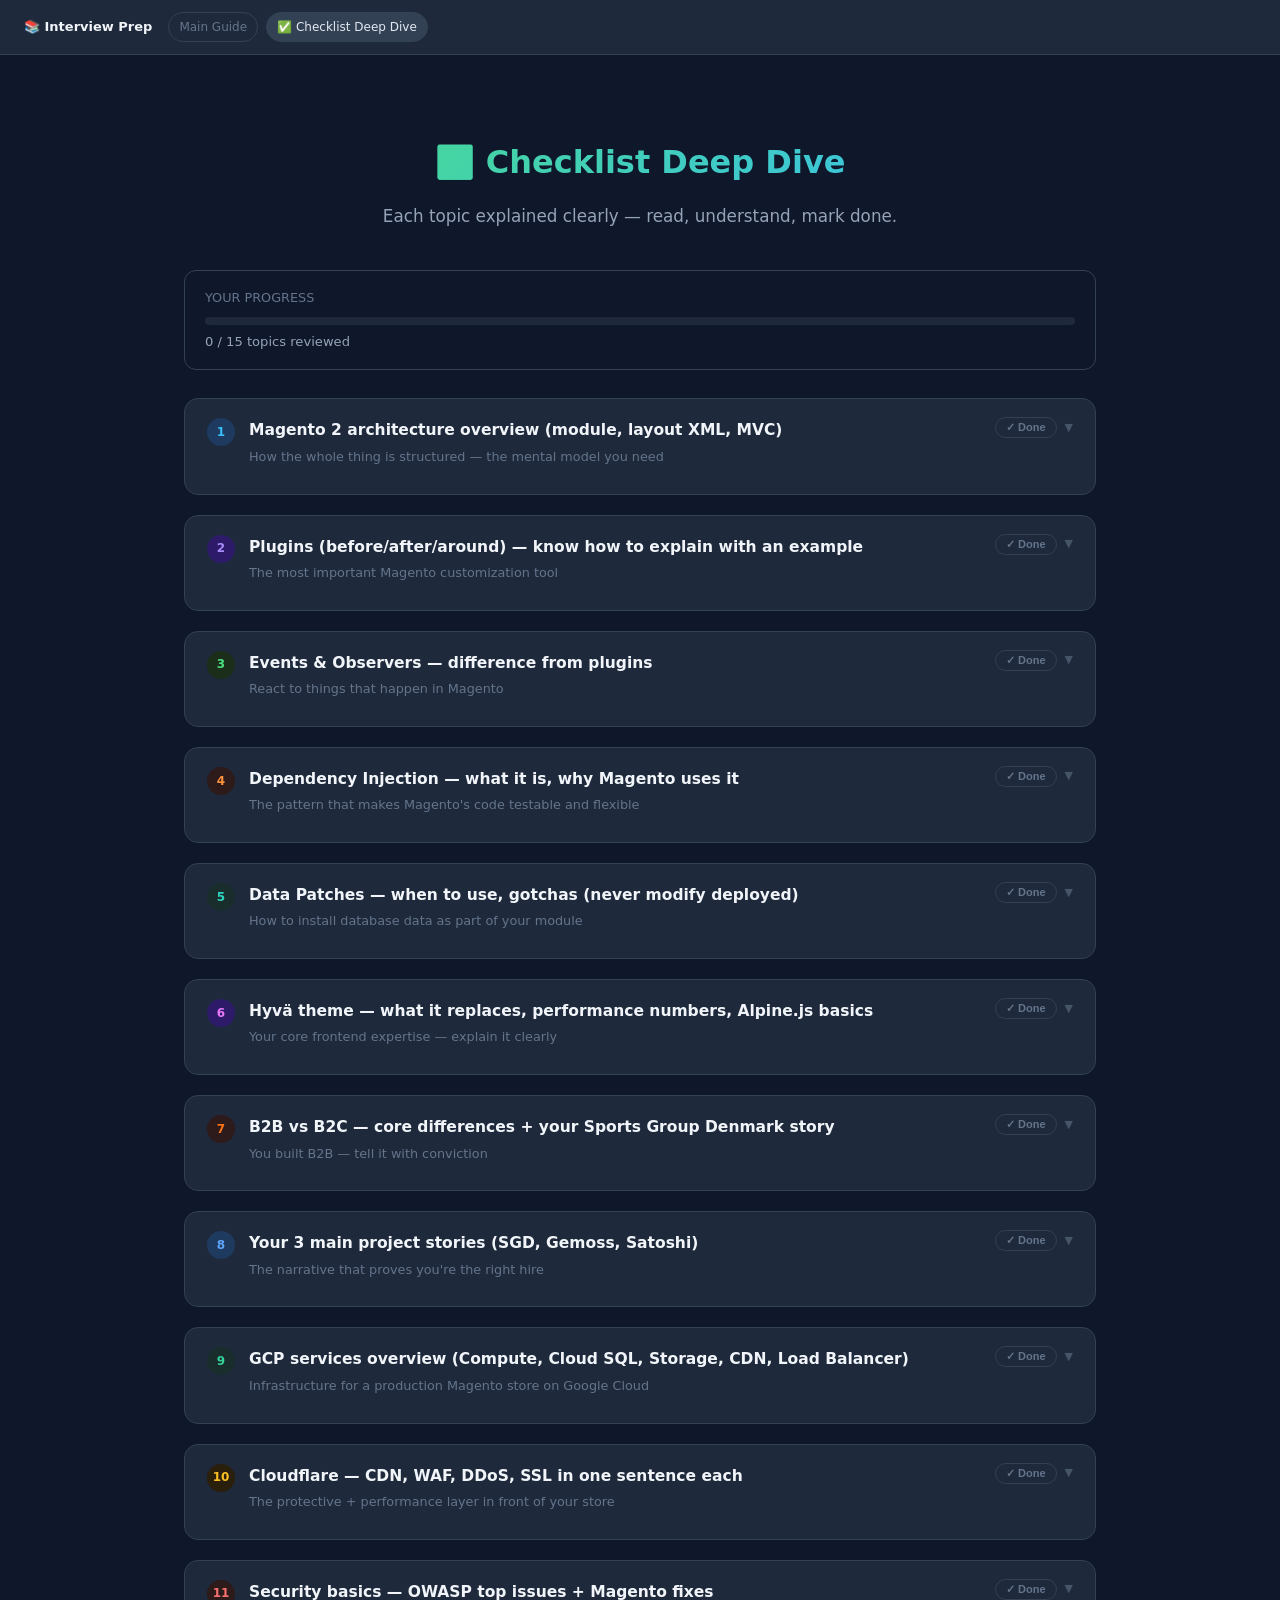
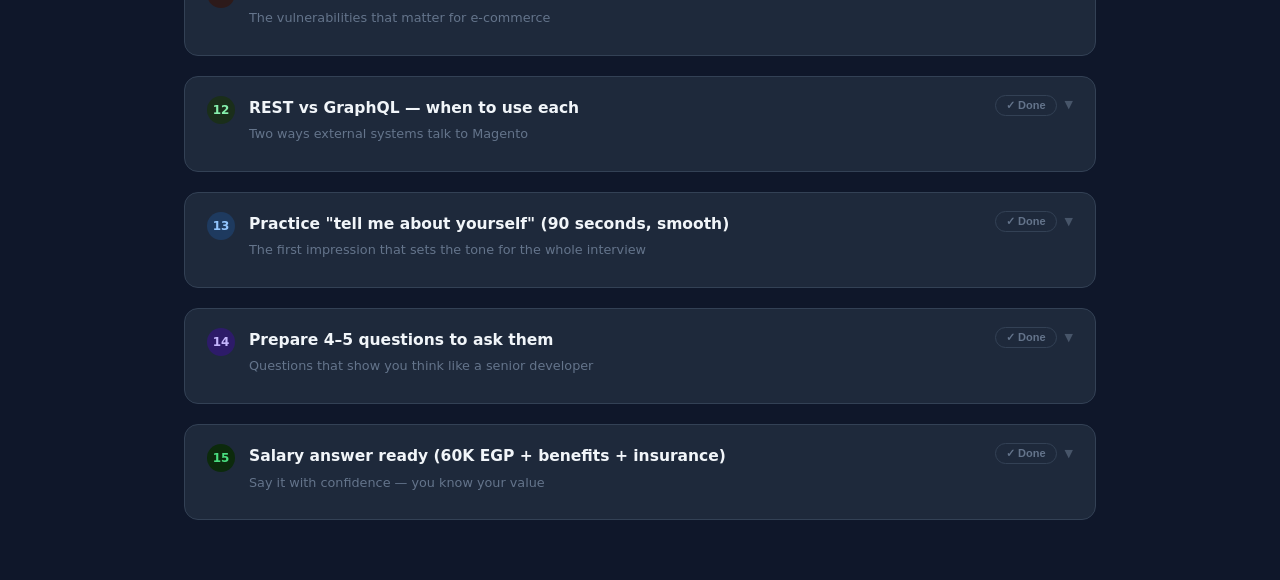
==== checklist.html @ aaa5383a "Extract CSS/JS to separate files, add README" ====
<!DOCTYPE html>
<html lang="en">
<head>
  <meta charset="UTF-8">
  <meta name="viewport" content="width=device-width, initial-scale=1.0">
  <title>Checklist Deep Dive — Interview Prep</title>
  <link rel="stylesheet" href="assets/css/shared.css">
  <link rel="stylesheet" href="assets/css/checklist.css">
</head>
<body>

<nav>
  <span class="logo">📚 Interview Prep</span>
  <a href="index.html">Main Guide</a>
  <a href="checklist.html" class="active">✅ Checklist Deep Dive</a>
</nav>

<div class="container">

  <div class="hero">
    <h1>✅ Checklist Deep Dive</h1>
    <p>Each topic explained clearly — read, understand, mark done.</p>
  </div>

  <div class="progress-bar-wrap">
    <p>YOUR PROGRESS</p>
    <div class="bar-bg"><div class="bar-fill" id="bar" style="width:0%"></div></div>
    <div class="bar-label" id="bar-label">0 / 15 topics reviewed</div>
  </div>

  <!-- ─── TOPIC 1 ─── -->
  <div class="topic n1" id="t1">
    <div class="topic-header" onclick="toggleTopic('t1')">
      <div class="topic-num">1</div>
      <div class="topic-title">
        <h3>Magento 2 architecture overview (module, layout XML, MVC)</h3>
        <p>How the whole thing is structured — the mental model you need</p>
      </div>
      <div class="topic-status">
        <button class="done-btn" onclick="markDone(event,'t1')">✓ Done</button>
        <span class="chevron">▼</span>
      </div>
    </div>
    <div class="topic-body">
      <h4>The Big Picture — MVC in Magento</h4>
      <p>MVC = Model, View, Controller. A browser request hits Magento and travels through this chain:</p>
      <div class="diagram">Browser → index.php → Bootstrap → Router → Controller → (Model + ViewModel) → View (Layout + Template)
                                                                  ↓
                                                         Sends HTML back to browser</div>

      <h4>Each Layer Explained Simply</h4>
      <table>
        <tr><th>Layer</th><th>What it does</th><th>Where it lives</th></tr>
        <tr><td><strong>Controller</strong></td><td>Receives the request, decides what to show, never contains business logic</td><td><code>Controller/</code></td></tr>
        <tr><td><strong>Model</strong></td><td>Database interaction — reads and writes data</td><td><code>Model/</code></td></tr>
        <tr><td><strong>ViewModel</strong></td><td>PHP logic that prepares data for templates (the Magento-modern way)</td><td><code>ViewModel/</code></td></tr>
        <tr><td><strong>Layout XML</strong></td><td>Decides which blocks appear on which pages and in what order</td><td><code>view/frontend/layout/</code></td></tr>
        <tr><td><strong>Template (.phtml)</strong></td><td>The actual HTML with small PHP variables sprinkled in</td><td><code>view/frontend/templates/</code></td></tr>
      </table>

      <h4>Module — The Unit of Everything</h4>
      <p>Magento is entirely built from modules. Every feature (catalog, checkout, customer, search) is its own module. Your custom code lives in modules too.</p>
      <pre>app/code/Vendor/ModuleName/
├── registration.php        ← tells Magento "this module exists"
├── etc/
│   ├── module.xml          ← module name, version, dependencies
│   ├── di.xml              ← dependency injection config (plugins, preferences)
│   └── frontend/
│       ├── di.xml          ← DI config for frontend area
│       └── routes.xml      ← registers URL routes
├── Controller/Frontend/
│   └── Index.php           ← handles GET /myroute/index/index
├── ViewModel/
│   └── MyData.php          ← PHP logic for templates
├── Model/
│   └── MyModel.php         ← data/business logic
└── view/frontend/
    ├── layout/
    │   └── myroute_index_index.xml   ← layout for that URL
    └── templates/
        └── myblock.phtml   ← the HTML template</pre>

      <h4>Layout XML — The Blueprint of Each Page</h4>
      <p>Layout XML files answer: "Which blocks appear on this page, in what container, in what order?" They're XML files that add/remove/configure blocks.</p>
      <pre>&lt;page xmlns:xsi="..." xsi:noNamespaceSchemaLocation="..."&gt;
  &lt;body&gt;
    &lt;referenceContainer name="content"&gt;
      &lt;block class="Magento\Framework\View\Element\Template"
             name="my.block"
             template="Vendor_Module::myblock.phtml"&gt;
        &lt;arguments&gt;
          &lt;argument name="view_model" xsi:type="object"&gt;Vendor\Module\ViewModel\MyData&lt;/argument&gt;
        &lt;/arguments&gt;
      &lt;/block&gt;
    &lt;/referenceContainer&gt;
  &lt;/body&gt;
&lt;/page&gt;</pre>
      <p><strong>File name = page handle</strong> — the filename determines which page it runs on:</p>
      <ul>
        <li><code>default.xml</code> → every page</li>
        <li><code>catalog_product_view.xml</code> → product detail page</li>
        <li><code>catalog_category_view.xml</code> → category / PLP</li>
        <li><code>customer_account_index.xml</code> → customer dashboard</li>
        <li><code>checkout_cart_index.xml</code> → cart page</li>
      </ul>

      <div class="say">
        <div class="say-label">Say in interview</div>
        <p>"Magento follows MVC — controllers handle routing, models handle data, and ViewModels prepare data for templates. What's unique to Magento is the Layout XML system — XML files that act as a blueprint for each page, declaring which blocks appear where. This separation means the same block can be added or removed on any page just by changing an XML file, without touching PHP."</p>
      </div>
    </div>
  </div>

  <!-- ─── TOPIC 2 ─── -->
  <div class="topic n2" id="t2">
    <div class="topic-header" onclick="toggleTopic('t2')">
      <div class="topic-num">2</div>
      <div class="topic-title">
        <h3>Plugins (before/after/around) — know how to explain with an example</h3>
        <p>The most important Magento customization tool</p>
      </div>
      <div class="topic-status">
        <button class="done-btn" onclick="markDone(event,'t2')">✓ Done</button>
        <span class="chevron">▼</span>
      </div>
    </div>
    <div class="topic-body">
      <h4>What Is a Plugin?</h4>
      <p>A Plugin (also called an Interceptor) lets you run your own code <strong>before</strong>, <strong>after</strong>, or <strong>around</strong> any public method in Magento — without modifying the original class.</p>
      <p>Think of it like wrapping a function. The original function still exists and runs normally — you just get to run code before it, after it, or completely wrap it.</p>

      <h4>Step 1 — Register the Plugin in di.xml</h4>
      <pre>&lt;!-- app/code/Vendor/Module/etc/di.xml --&gt;
&lt;type name="Magento\Catalog\Model\Product"&gt;
  &lt;plugin name="vendor_module_product_plugin"
          type="Vendor\Module\Plugin\ProductPlugin"
          sortOrder="10" /&gt;
&lt;/type&gt;</pre>

      <h4>Step 2 — Write the Plugin Class</h4>
      <pre>namespace Vendor\Module\Plugin;

class ProductPlugin
{
    // BEFORE — runs before getPrice(), can modify the arguments
    public function beforeGetPrice(\Magento\Catalog\Model\Product $subject): array
    {
        // return modified args as array (even if no args, return [])
        return [];
    }

    // AFTER — runs after getPrice(), can modify the return value
    public function afterGetPrice(\Magento\Catalog\Model\Product $subject, float $result): float
    {
        // $result = what getPrice() returned
        return $result * 0.9; // 10% discount on everything
    }

    // AROUND — wraps the method entirely
    public function aroundGetPrice(\Magento\Catalog\Model\Product $subject, callable $proceed): float
    {
        // $proceed() calls the original method
        if ($subject->getSku() === 'SPECIAL') {
            return 0.0; // free item, don't call original
        }
        return $proceed(); // normal flow
    }
}</pre>

      <table>
        <tr><th>Plugin type</th><th>Method prefix</th><th>What you can do</th><th>When to use</th></tr>
        <tr><td><code>before</code></td><td><code>before</code>MethodName</td><td>Modify input arguments</td><td>Validate or transform inputs</td></tr>
        <tr><td><code>after</code></td><td><code>after</code>MethodName</td><td>Modify the return value</td><td>Add to results, format output</td></tr>
        <tr><td><code>around</code></td><td><code>around</code>MethodName</td><td>Control everything including whether the original runs</td><td>Rarely — only when before/after aren't enough</td></tr>
      </table>

      <div class="warn"><p><strong>Avoid around plugins</strong> unless necessary. They're hard to debug, slow performance if overused, and prevent other plugins from stacking cleanly. Always prefer before/after.</p></div>

      <div class="say">
        <div class="say-label">Say in interview</div>
        <p>"A plugin lets me intercept any public method in Magento without touching the original class. For example, if I want to add a 10% discount to product prices for a specific customer group, I write an after-plugin on the getPrice() method. The original method still runs — I just get to modify what it returns. This keeps the core untouched so upgrades never break my customizations."</p>
      </div>
    </div>
  </div>

  <!-- ─── TOPIC 3 ─── -->
  <div class="topic n3" id="t3">
    <div class="topic-header" onclick="toggleTopic('t3')">
      <div class="topic-num">3</div>
      <div class="topic-title">
        <h3>Events & Observers — difference from plugins</h3>
        <p>React to things that happen in Magento</p>
      </div>
      <div class="topic-status">
        <button class="done-btn" onclick="markDone(event,'t3')">✓ Done</button>
        <span class="chevron">▼</span>
      </div>
    </div>
    <div class="topic-body">
      <h4>The Analogy</h4>
      <p>Think of events like <strong>notifications</strong>. Magento says "I just did something" — and anyone who signed up to listen gets notified. You write an Observer to be that listener.</p>

      <h4>How It Works — 3 Files</h4>
      <pre>1. events.xml — subscribe to the event
&lt;config&gt;
  &lt;event name="checkout_submit_all_after"&gt;
    &lt;observer name="vendor_send_confirmation"
              instance="Vendor\Module\Observer\SendConfirmation"/&gt;
  &lt;/event&gt;
&lt;/config&gt;

2. Observer/SendConfirmation.php — your logic
class SendConfirmation implements ObserverInterface
{
    public function execute(Observer $observer): void
    {
        $order = $observer->getEvent()->getOrder();
        // send email, call API, log something, etc.
    }
}

3. That's it. Run bin/magento cache:flush and it works.</pre>

      <h4>Common Events You Should Know</h4>
      <table>
        <tr><th>Event name</th><th>When it fires</th></tr>
        <tr><td><code>checkout_submit_all_after</code></td><td>After order is placed</td></tr>
        <tr><td><code>catalog_product_save_after</code></td><td>After a product is saved in admin</td></tr>
        <tr><td><code>customer_login</code></td><td>After customer logs in</td></tr>
        <tr><td><code>customer_register_success</code></td><td>After new customer registers</td></tr>
        <tr><td><code>sales_order_place_after</code></td><td>After order is placed (similar to above)</td></tr>
        <tr><td><code>controller_front_send_response_before</code></td><td>Before response is sent (every request)</td></tr>
      </table>

      <h4>Plugin vs Observer — When to Use Which</h4>
      <table>
        <tr><th></th><th>Plugin</th><th>Observer</th></tr>
        <tr><td><strong>Use when</strong></td><td>You need to intercept a specific method — change its inputs or outputs</td><td>Magento already fires an event at the exact moment you need</td></tr>
        <tr><td><strong>Can modify return?</strong></td><td>✅ Yes</td><td>❌ No — just react</td></tr>
        <tr><td><strong>Needs specific trigger?</strong></td><td>Works on any public method</td><td>Must be an event Magento fires</td></tr>
        <tr><td><strong>Best for</strong></td><td>Changing how something works</td><td>Reacting after something happened</td></tr>
      </table>

      <div class="tip"><p><strong>Rule of thumb:</strong> If Magento fires an event at the exact right moment → use an observer. If not, or if you need to change a return value → use a plugin.</p></div>

      <div class="say">
        <div class="say-label">Say in interview</div>
        <p>"Events and Observers are Magento's pub/sub system. Magento fires events at key moments — like after an order is placed — and I write an Observer to react to that event without touching the original checkout code. The difference from plugins is that plugins intercept a method and can modify its output; observers just react to a broadcast and can't change what already happened."</p>
      </div>
    </div>
  </div>

  <!-- ─── TOPIC 4 ─── -->
  <div class="topic n4" id="t4">
    <div class="topic-header" onclick="toggleTopic('t4')">
      <div class="topic-num">4</div>
      <div class="topic-title">
        <h3>Dependency Injection — what it is, why Magento uses it</h3>
        <p>The pattern that makes Magento's code testable and flexible</p>
      </div>
      <div class="topic-status">
        <button class="done-btn" onclick="markDone(event,'t4')">✓ Done</button>
        <span class="chevron">▼</span>
      </div>
    </div>
    <div class="topic-body">
      <h4>The Problem DI Solves</h4>
      <p>Without DI, you'd write: <code>$repo = new ProductRepository();</code>. This hard-codes the dependency — you can't swap it, test with a mock, or configure it differently per environment.</p>
      <p>With DI, you declare what you <em>need</em> in the constructor, and Magento creates and injects it for you.</p>

      <div class="grid-2">
        <div>
          <p><strong>Without DI (bad):</strong></p>
          <pre>class MyClass {
  public function getData() {
    // hard-coded, can't swap it
    $repo = new ProductRepository();
    return $repo->getList(...);
  }
}</pre>
        </div>
        <div>
          <p><strong>With DI (Magento way):</strong></p>
          <pre>class MyClass {
  public function __construct(
    private readonly ProductRepositoryInterface $repo
  ) {}

  public function getData() {
    return $this->repo->getList(...);
  }
}</pre>
        </div>
      </div>

      <h4>How Magento Knows What to Inject</h4>
      <p>Magento reads <code>di.xml</code> files and its own type definitions. If you type-hint an interface, Magento looks up which concrete class implements it (set in <code>di.xml</code> via <code>&lt;preference&gt;</code>).</p>
      <pre>&lt;!-- di.xml — tell Magento: when someone asks for the interface, give them this class --&gt;
&lt;preference for="Magento\Catalog\Api\ProductRepositoryInterface"
            type="Magento\Catalog\Model\ProductRepository"/&gt;</pre>

      <h4>Why This Matters</h4>
      <ul>
        <li><strong>Testable</strong> — in unit tests you inject a mock instead of the real class</li>
        <li><strong>Swappable</strong> — want to replace Magento's search with Algolia? Register a preference in di.xml, no code changes needed</li>
        <li><strong>Configurable</strong> — different implementations per area (frontend vs adminhtml)</li>
        <li><strong>Single Responsibility</strong> — each class has one job; dependencies are provided externally</li>
      </ul>

      <div class="tip"><p><strong>Always inject interfaces, not concrete classes.</strong> <code>ProductRepositoryInterface</code> not <code>ProductRepository</code>. This is the Magento convention and it's enforced in code reviews.</p></div>

      <div class="say">
        <div class="say-label">Say in interview</div>
        <p>"Dependency Injection means a class declares what it needs in its constructor, and Magento's Object Manager provides those dependencies automatically. Instead of writing 'new ProductRepository()' inside my class, I type-hint the interface in the constructor and Magento injects the right implementation. This makes code testable, loosely coupled, and easy to extend — which is why all of Magento is built this way."</p>
      </div>
    </div>
  </div>

  <!-- ─── TOPIC 5 ─── -->
  <div class="topic n5" id="t5">
    <div class="topic-header" onclick="toggleTopic('t5')">
      <div class="topic-num">5</div>
      <div class="topic-title">
        <h3>Data Patches — when to use, gotchas (never modify deployed)</h3>
        <p>How to install database data as part of your module</p>
      </div>
      <div class="topic-status">
        <button class="done-btn" onclick="markDone(event,'t5')">✓ Done</button>
        <span class="chevron">▼</span>
      </div>
    </div>
    <div class="topic-body">
      <h4>What Is a Data Patch?</h4>
      <p>A Data Patch is a PHP class that runs <strong>once</strong> when you run <code>bin/magento setup:upgrade</code>. After it runs, Magento records it in the <code>patch_list</code> table so it never runs again.</p>
      <p><strong>Use it for:</strong> creating CMS blocks/pages, inserting config values, adding product attributes, seeding data your module needs.</p>

      <h4>Basic Structure</h4>
      <pre>namespace Vendor\Module\Setup\Patch\Data;

use Magento\Framework\Setup\Patch\DataPatchInterface;
use Magento\Framework\Setup\ModuleDataSetupInterface;

class AddWelcomeBlock implements DataPatchInterface
{
    public function __construct(
        private readonly ModuleDataSetupInterface $moduleDataSetup,
        private readonly \Magento\Cms\Model\BlockFactory $blockFactory
    ) {}

    public function apply(): void
    {
        $this->moduleDataSetup->startSetup();

        $this->blockFactory->create()->setData([
            'identifier' => 'welcome-banner',
            'title'      => 'Welcome Banner',
            'content'    => '&lt;p&gt;Welcome!&lt;/p&gt;',
            'is_active'  => 1,
        ])->save();

        $this->moduleDataSetup->endSetup();
    }

    // If this patch depends on another patch running first:
    public static function getDependencies(): array
    {
        return [SomeOtherPatch::class];
    }

    public function getAliases(): array { return []; }
}</pre>

      <h4>The One Rule You Must Know</h4>
      <div class="warn"><p><strong>NEVER modify a patch that has already been deployed to production.</strong> Once it's in <code>patch_list</code>, Magento won't run it again. If you edit it, only developers who delete it from the DB manually will see the change. Everyone else gets nothing — silently broken data.</p></div>
      <p><strong>The right way:</strong> Create a <strong>new</strong> patch that depends on the original:</p>
      <pre>// NEW patch — don't touch the original
class UpdateWelcomeBlock implements DataPatchInterface
{
    public static function getDependencies(): array
    {
        return [AddWelcomeBlock::class]; // runs after the first one
    }
    // update the block here
}</pre>

      <h4>Other Patch Types</h4>
      <ul>
        <li><strong>Data Patch</strong> — inserts/modifies database records (what you use 99% of the time)</li>
        <li><strong>Schema Patch</strong> — modifies database table structure (add column, add index) — use only when <code>db_schema.xml</code> declarative schema can't do what you need</li>
      </ul>

      <div class="say">
        <div class="say-label">Say in interview</div>
        <p>"Data Patches are how I install database data as part of a module — CMS blocks, configuration values, product attributes. They run once via setup:upgrade and are tracked in the database. The critical rule is never modify a patch after it's been deployed — you create a new one instead, because the old one is already recorded as 'done' in every environment."</p>
      </div>
    </div>
  </div>

  <!-- ─── TOPIC 6 ─── -->
  <div class="topic n6" id="t6">
    <div class="topic-header" onclick="toggleTopic('t6')">
      <div class="topic-num">6</div>
      <div class="topic-title">
        <h3>Hyvä theme — what it replaces, performance numbers, Alpine.js basics</h3>
        <p>Your core frontend expertise — explain it clearly</p>
      </div>
      <div class="topic-status">
        <button class="done-btn" onclick="markDone(event,'t6')">✓ Done</button>
        <span class="chevron">▼</span>
      </div>
    </div>
    <div class="topic-body">
      <h4>What Hyvä Replaces</h4>
      <table>
        <tr><th>Default Magento (Luma)</th><th>Hyvä</th></tr>
        <tr><td>RequireJS — async module loader, lots of overhead</td><td>❌ Gone — plain JS or Alpine.js</td></tr>
        <tr><td>KnockoutJS — old MVVM framework (2010s tech)</td><td>❌ Gone — Alpine.js</td></tr>
        <tr><td>Bootstrap 3 CSS (heavy, hard to customize)</td><td>❌ Gone — TailwindCSS</td></tr>
        <tr><td>JS bundle: 800KB–1.2MB</td><td>JS bundle: ~40KB</td></tr>
        <tr><td>Lighthouse score: 30–50</td><td>Lighthouse score: 85–100</td></tr>
        <tr><td>Very hard to customize frontend</td><td>Standard HTML/CSS/JS — easy</td></tr>
      </table>

      <h4>Alpine.js — The 10 Things You Must Know</h4>
      <pre>&lt;!-- 1. x-data — declare reactive state --&gt;
&lt;div x-data="{ count: 0, isOpen: false }"&gt;

  &lt;!-- 2. @click / x-on:click — event listener --&gt;
  &lt;button @click="count++"&gt;Increment&lt;/button&gt;

  &lt;!-- 3. x-text — reactive text content --&gt;
  &lt;span x-text="count"&gt;&lt;/span&gt;

  &lt;!-- 4. x-show — show/hide (keeps DOM, uses display:none) --&gt;
  &lt;div x-show="isOpen"&gt;Hidden content&lt;/div&gt;

  &lt;!-- 5. x-if — conditional (removes from DOM entirely) --&gt;
  &lt;template x-if="count > 5"&gt;&lt;div&gt;High count!&lt;/div&gt;&lt;/template&gt;

  &lt;!-- 6. x-for — loop --&gt;
  &lt;template x-for="item in items" :key="item.id"&gt;
    &lt;div x-text="item.name"&gt;&lt;/div&gt;
  &lt;/template&gt;

  &lt;!-- 7. :attr / x-bind — dynamic attribute --&gt;
  &lt;img :src="imageUrl" :class="{ 'hidden': !isOpen }"&gt;

  &lt;!-- 8. x-model — two-way form binding --&gt;
  &lt;input x-model="searchQuery"&gt;

  &lt;!-- 9. $dispatch — fire a custom event --&gt;
  &lt;button @click="$dispatch('add-to-cart', { sku: 'ABC' })"&gt;

  &lt;!-- 10. x-cloak — hide until Alpine loads (prevents flash) --&gt;
  &lt;div x-cloak x-show="isOpen"&gt;...&lt;/div&gt;
&lt;/div&gt;</pre>

      <h4>Alpine.data() — Reusable Components (Used in Your Projects)</h4>
      <pre>// Define once (in a JS file or &lt;script&gt; tag)
Alpine.data('productGallery', () => ({
  activeImage: 0,
  images: [],

  init() {
    this.images = JSON.parse(this.$el.dataset.images);
  },

  selectImage(index) {
    this.activeImage = index;
  }
}));

// Use anywhere in templates
&lt;div x-data="productGallery()" data-images='[...]'&gt;
  &lt;img :src="images[activeImage].url"&gt;
  &lt;template x-for="(img, i) in images"&gt;
    &lt;button @click="selectImage(i)"&gt;&lt;/button&gt;
  &lt;/template&gt;
&lt;/div&gt;</pre>

      <div class="say">
        <div class="say-label">Say in interview</div>
        <p>"Hyvä replaces Magento's old Luma stack — which used RequireJS and KnockoutJS — with Alpine.js and TailwindCSS. The result is dramatic: a JavaScript bundle that shrinks from 800KB to about 40KB, and Google Lighthouse scores that jump from the 30s to 90+. I've been building with Hyvä since my first project at Scandiweb — I even contributed to an open-source Hyvä starter theme that other teams build on top of."</p>
      </div>
    </div>
  </div>

  <!-- ─── TOPIC 7 ─── -->
  <div class="topic n7" id="t7">
    <div class="topic-header" onclick="toggleTopic('t7')">
      <div class="topic-num">7</div>
      <div class="topic-title">
        <h3>B2B vs B2C — core differences + your Sports Group Denmark story</h3>
        <p>You built B2B — tell it with conviction</p>
      </div>
      <div class="topic-status">
        <button class="done-btn" onclick="markDone(event,'t7')">✓ Done</button>
        <span class="chevron">▼</span>
      </div>
    </div>
    <div class="topic-body">
      <h4>The Core Difference in One Sentence</h4>
      <p>In B2C, the customer is a person. In B2B, the customer is a <strong>company with multiple users, roles, and rules</strong>.</p>

      <h4>Side-by-Side Comparison</h4>
      <table>
        <tr><th>Area</th><th>B2C (Consumer)</th><th>B2B (Business)</th></tr>
        <tr><td>Account</td><td>Single person</td><td>Company + multiple users + roles (buyer, approver, admin)</td></tr>
        <tr><td>Pricing</td><td>Same price for everyone</td><td>Custom price per company, tier pricing, negotiated quotes</td></tr>
        <tr><td>Catalog</td><td>All products visible</td><td>Restricted catalogs — Company A sees different products than Company B</td></tr>
        <tr><td>Checkout</td><td>Credit card, instant</td><td>Purchase orders, credit lines, approval workflows</td></tr>
        <tr><td>Order quantities</td><td>1–3 units typically</td><td>Bulk orders, minimum quantities, pallet quantities</td></tr>
        <tr><td>Reorder</td><td>Occasional</td><td>Regular, same products — requisition lists</td></tr>
        <tr><td>Negotiation</td><td>None</td><td>Quote requests, negotiable prices</td></tr>
      </table>

      <h4>Magento B2B Modules</h4>
      <ul>
        <li><strong>Magento_Company</strong> — company accounts, user roles within a company</li>
        <li><strong>Magento_SharedCatalog</strong> — show different products/prices to different companies</li>
        <li><strong>Magento_NegotiableQuote</strong> — customer requests a custom quote, sales rep negotiates</li>
        <li><strong>Magento_PurchaseOrder</strong> — order approval workflows (manager must approve large orders)</li>
        <li><strong>Magento_Requisition</strong> — saved shopping lists for repeat orders</li>
        <li><strong>Magento_QuickOrder</strong> — paste a list of SKUs to order in bulk</li>
      </ul>

      <h4>Your Sports Group Denmark Story (Practice This)</h4>
      <div class="say">
        <div class="say-label">Your story</div>
        <p>"At Sports Group Denmark I built a full B2B platform for a Danish sports equipment company. Their customers are sports clubs and retailers — companies, not individuals. After a company logs in, they need to select which store or region they're purchasing for. I built that post-login store selector as a custom Magento module — it hooks into the login flow, checks the company's assigned stores, and redirects them to the right selection page.</p>
        <p>I also built the entire product listing page from scratch: grid and list views, the Amasty ShopBy layered navigation for filtering, pagination, and the full customer account area — orders, profile, addresses — all styled with Hyvä, Alpine.js, and TailwindCSS. That project spanned 11 tickets and 3 new Magento modules."</p>
      </div>
    </div>
  </div>

  <!-- ─── TOPIC 8 ─── -->
  <div class="topic n8" id="t8">
    <div class="topic-header" onclick="toggleTopic('t8')">
      <div class="topic-num">8</div>
      <div class="topic-title">
        <h3>Your 3 main project stories (SGD, Gemoss, Satoshi)</h3>
        <p>The narrative that proves you're the right hire</p>
      </div>
      <div class="topic-status">
        <button class="done-btn" onclick="markDone(event,'t8')">✓ Done</button>
        <span class="chevron">▼</span>
      </div>
    </div>
    <div class="topic-body">
      <h4>Story Formula: Situation → What You Built → Result/Impact</h4>

      <h4>Story 1: Sports Group Denmark (B2B — your strongest card)</h4>
      <div class="say">
        <div class="say-label">Practice this out loud</div>
        <p>"Sports Group Denmark is a Danish sporting goods company. Their platform is B2B — customers are clubs and retailers, not individuals. I joined to build out the storefront on Magento 2 with Hyvä theme.</p>
        <p>My main contributions: I built the entire product listing page from scratch — both grid and list views with a toggle, Amasty layered navigation for filtering, and pagination. I also built a post-login store selector (companies need to pick their store/region after login), restyled the full customer account area, and created auth pages. That's 11 tickets and 3 custom Magento modules."</p>
      </div>

      <h4>Story 2: Gemoss (Full Storefront, Shows Breadth)</h4>
      <div class="say">
        <div class="say-label">Practice this out loud</div>
        <p>"Gemoss is a Latvian B2C e-commerce store. I built most of their storefront on Magento 2 with Hyvä. The biggest technical piece was the Algolia search integration — replacing Magento's default slow search with Algolia's fast, typo-tolerant search engine. I built the autocomplete dropdown and the full search results page.</p>
        <p>I also built the PLP with a quick-shop modal (users can add to cart without leaving the listing page), a subcategory carousel, hero slider via Page Builder, and set up Amasty Shop By Brand. That was 20 tickets across multiple modules."</p>
      </div>

      <h4>Story 3: Satoshi Hyvä Theme (Shows Depth)</h4>
      <div class="say">
        <div class="say-label">Practice this out loud</div>
        <p>"Satoshi is Scandiweb's open-source Magento 2 starter theme built on Hyvä. It's what other Scandiweb projects bootstrap from. I contributed to its core — building reusable components with Alpine.js, TypeScript, and TailwindCSS. Working on a shared foundation used by multiple client projects means the code has to be clean, generic, and well-structured. It gave me a deep understanding of how the Hyvä theme works at the architectural level, not just the feature level."</p>
      </div>

      <h4>Bonus: J.R. Dunn (Team Lead Experience)</h4>
      <div class="say">
        <div class="say-label">Use when asked about leadership</div>
        <p>"At J.R. Dunn, a luxury jewelry retailer, I was the frontend team lead for a Magento 1 to Shopify migration. I ran daily syncs with junior developers, reviewed their work, and coordinated with seniors to deliver on time. It was my first experience leading a team and coordinating across multiple people toward a single deadline."</p>
      </div>
    </div>
  </div>

  <!-- ─── TOPIC 9 ─── -->
  <div class="topic n9" id="t9">
    <div class="topic-header" onclick="toggleTopic('t9')">
      <div class="topic-num">9</div>
      <div class="topic-title">
        <h3>GCP services overview (Compute, Cloud SQL, Storage, CDN, Load Balancer)</h3>
        <p>Infrastructure for a production Magento store on Google Cloud</p>
      </div>
      <div class="topic-status">
        <button class="done-btn" onclick="markDone(event,'t9')">✓ Done</button>
        <span class="chevron">▼</span>
      </div>
    </div>
    <div class="topic-body">
      <h4>What GCP Is</h4>
      <p>Google Cloud Platform is Google's cloud — like AWS but from Google. You rent virtual servers, databases, and services instead of owning hardware.</p>

      <h4>The Services That Matter for Magento</h4>
      <table>
        <tr><th>GCP Service</th><th>What it is</th><th>How you use it for Magento</th></tr>
        <tr><td><strong>Compute Engine</strong></td><td>Virtual Machine (VM) — a rented Linux server</td><td>Run Nginx + PHP-FPM + Redis + your Magento code here</td></tr>
        <tr><td><strong>Cloud SQL</strong></td><td>Managed MySQL database</td><td>Store all Magento data (products, orders, customers) here — Google handles backups, patches, failover</td></tr>
        <tr><td><strong>Cloud Storage</strong></td><td>File storage (like S3)</td><td>Store product images, media uploads — served to users fast</td></tr>
        <tr><td><strong>Cloud CDN</strong></td><td>Content Delivery Network</td><td>Cache static files (JS, CSS, images) on edge servers near users — faster page loads globally</td></tr>
        <tr><td><strong>Cloud Load Balancing</strong></td><td>Distributes traffic</td><td>Route requests to multiple VMs when one isn't enough — also handles SSL termination</td></tr>
        <tr><td><strong>IAM</strong></td><td>Identity & Access Management</td><td>Control who (humans + services) can access what. Least-privilege principle: give only what's needed</td></tr>
        <tr><td><strong>Cloud Monitoring</strong></td><td>Metrics + alerts</td><td>Get alerted when CPU spikes, disk fills, error rate rises — before customers complain</td></tr>
      </table>

      <h4>Architecture for a Magento Store on GCP</h4>
      <div class="diagram">Users
  ↓
[Cloudflare] — WAF + DDoS + CDN
  ↓
[GCP Cloud Load Balancer] — SSL termination, routes to VMs
  ↓
[Compute Engine VMs] — Ubuntu, Nginx, PHP 8.2, Redis
  ↓                ↓
[Cloud SQL]    [Cloud Storage]
MySQL 8.0      pub/media/ files</div>

      <div class="say">
        <div class="say-label">Say in interview</div>
        <p>"My primary background is Magento development, but I know how to set up and manage a production environment on GCP. For Magento, the key services are Compute Engine for the PHP/Nginx server, Cloud SQL for MySQL — because it handles backups and failover automatically — Cloud Storage for media files, and Cloud CDN for static assets. As the store grows, Cloud Load Balancing lets us scale horizontally by adding more VMs without downtime."</p>
      </div>
    </div>
  </div>

  <!-- ─── TOPIC 10 ─── -->
  <div class="topic n10" id="t10">
    <div class="topic-header" onclick="toggleTopic('t10')">
      <div class="topic-num">10</div>
      <div class="topic-title">
        <h3>Cloudflare — CDN, WAF, DDoS, SSL in one sentence each</h3>
        <p>The protective + performance layer in front of your store</p>
      </div>
      <div class="topic-status">
        <button class="done-btn" onclick="markDone(event,'t10')">✓ Done</button>
        <span class="chevron">▼</span>
      </div>
    </div>
    <div class="topic-body">
      <h4>What Cloudflare Is</h4>
      <p>Cloudflare sits between the internet and your server. Every request goes through Cloudflare first. It can block bad traffic, cache content, and serve files faster — all before the request ever reaches your server.</p>
      <div class="diagram">User's browser
      ↓
[Cloudflare edge server — nearest to user]
  ✅ DDoS attack? Absorbed here.
  ✅ SQL injection attempt? Blocked by WAF.
  ✅ Static file? Served from cache here — fast.
  ✅ Dynamic page? Passed through to your server.
      ↓
[Your Magento server on GCP]</div>

      <h4>One Sentence per Feature</h4>
      <table>
        <tr><th>Feature</th><th>One sentence</th></tr>
        <tr><td><strong>CDN</strong></td><td>Caches static files (images, CSS, JS) on servers near your users so they load fast from anywhere in the world.</td></tr>
        <tr><td><strong>WAF</strong> (Web App Firewall)</td><td>Inspects every request and blocks known attack patterns — SQL injection, XSS, credential stuffing — before they reach Magento.</td></tr>
        <tr><td><strong>DDoS Protection</strong></td><td>Absorbs massive floods of fake traffic (millions of requests/second) so your store stays online during attacks.</td></tr>
        <tr><td><strong>SSL/TLS</strong></td><td>Free HTTPS certificates with automatic renewal, and Cloudflare enforces HTTPS redirects so no customer ever browses on plain HTTP.</td></tr>
        <tr><td><strong>Bot Management</strong></td><td>Identifies and blocks bots that scrape your prices, fake add-to-cart to deplete inventory, or try credential stuffing on customer accounts.</td></tr>
        <tr><td><strong>Page Rules / Cache Rules</strong></td><td>Fine-tune what Cloudflare caches — e.g., cache category pages for 1 hour but never cache checkout pages.</td></tr>
      </table>

      <div class="tip"><p><strong>Important for Magento:</strong> Bypass Cloudflare cache for cart, checkout, and customer-account pages. These are dynamic (personalized per user) — caching them would show the wrong data. Use page rules to set "Cache Level: Bypass" on <code>/checkout/*</code>, <code>/customer/*</code>, <code>/cart</code>.</p></div>

      <div class="say">
        <div class="say-label">Say in interview</div>
        <p>"Cloudflare is a protective and performance layer that sits in front of the server. The CDN caches static files globally so they load fast everywhere. The WAF blocks attacks like SQL injection before they hit Magento. DDoS protection absorbs traffic floods. And SSL certificates are free and auto-renewed. For Magento, the key setup detail is making sure dynamic pages like checkout are excluded from caching."</p>
      </div>
    </div>
  </div>

  <!-- ─── TOPIC 11 ─── -->
  <div class="topic n11" id="t11">
    <div class="topic-header" onclick="toggleTopic('t11')">
      <div class="topic-num">11</div>
      <div class="topic-title">
        <h3>Security basics — OWASP top issues + Magento fixes</h3>
        <p>The vulnerabilities that matter for e-commerce</p>
      </div>
      <div class="topic-status">
        <button class="done-btn" onclick="markDone(event,'t11')">✓ Done</button>
        <span class="chevron">▼</span>
      </div>
    </div>
    <div class="topic-body">
      <h4>OWASP Top 10 — The E-Commerce Ones That Matter</h4>
      <table>
        <tr><th>Vulnerability</th><th>What it is</th><th>How Magento handles it</th></tr>
        <tr><td><strong>SQL Injection</strong></td><td>Attacker injects SQL code via forms to read/destroy your DB</td><td>Magento's ORM (models, collections, repositories) uses parameterized queries automatically. <strong>Never</strong> concatenate user input into raw SQL.</td></tr>
        <tr><td><strong>XSS</strong> (Cross-Site Scripting)</td><td>Attacker injects malicious JS into pages that runs in other users' browsers</td><td>Always use <code>$block->escapeHtml()</code>, <code>escapeUrl()</code>, <code>escapeJs()</code> in .phtml templates. Magento blocks SVG uploads by default (SVGs can contain JS).</td></tr>
        <tr><td><strong>Broken Auth</strong></td><td>Weak passwords, no 2FA, session hijacking</td><td>Change admin URL from <code>/admin</code> to custom path. Enable 2FA (Magento has built-in Google Authenticator). Strong password policy. Restrict admin to specific IPs.</td></tr>
        <tr><td><strong>CSRF</strong></td><td>Tricking a logged-in user into submitting a malicious form</td><td>Magento adds CSRF tokens to all forms automatically — verify your custom forms use the CSRF form key.</td></tr>
        <tr><td><strong>Sensitive Data Exposure</strong></td><td>Credit card data, passwords stored in plain text</td><td>Use hosted payment gateways (Stripe, Paymob) — card data never touches your server. Magento hashes passwords with bcrypt.</td></tr>
        <tr><td><strong>Security Misconfiguration</strong></td><td>Debug mode on in production, default admin URL, error messages showing stack traces</td><td>Deploy in production mode (<code>bin/magento deploy:mode:set production</code>), hide error details, restrict file permissions.</td></tr>
      </table>

      <h4>Magento-Specific Security Checklist</h4>
      <ul>
        <li>✅ Custom admin URL (e.g., <code>/backend-xyz123</code> not <code>/admin</code>)</li>
        <li>✅ Two-Factor Authentication enabled for all admin users</li>
        <li>✅ Run in production mode — never developer mode on live</li>
        <li>✅ Apply security patches within days of release (subscribe to Adobe security alerts)</li>
        <li>✅ Correct file permissions: <code>664</code> for files, <code>775</code> for directories</li>
        <li>✅ No SVG upload without explicit security review</li>
        <li>✅ HTTPS enforced everywhere</li>
        <li>✅ Hosted payment gateway — card data never on your server</li>
        <li>✅ Regularly audit installed third-party extensions (they're attack vectors)</li>
      </ul>

      <h4>PCI DSS in Simple Terms</h4>
      <p>PCI DSS = Payment Card Industry Data Security Standard. Rules for anyone who handles credit card data. The easy way to comply: <strong>don't handle card data at all</strong>. Use a hosted/tokenized payment gateway where customers enter card details on the provider's secure page (iFrame or redirect). Your server only sees a token — never the actual card number.</p>

      <h4>GDPR in Simple Terms</h4>
      <p>GDPR = European data protection law. For an e-commerce store: show a cookie consent banner, allow customers to request their data be deleted, document what data you store and why, and don't send marketing emails without explicit opt-in.</p>

      <div class="say">
        <div class="say-label">Say in interview</div>
        <p>"Security in Magento has a few layers. At the code level, I always use Magento's escaping methods in templates to prevent XSS, and the ORM for database queries to prevent SQL injection. At the platform level: custom admin URL, 2FA, production mode, and applying security patches quickly. For payments, I'd always use a hosted gateway so card data never touches our server — that alone dramatically reduces PCI DSS scope. And Cloudflare's WAF adds another layer by blocking known attack signatures at the edge."</p>
      </div>
    </div>
  </div>

  <!-- ─── TOPIC 12 ─── -->
  <div class="topic n12" id="t12">
    <div class="topic-header" onclick="toggleTopic('t12')">
      <div class="topic-num">12</div>
      <div class="topic-title">
        <h3>REST vs GraphQL — when to use each</h3>
        <p>Two ways external systems talk to Magento</p>
      </div>
      <div class="topic-status">
        <button class="done-btn" onclick="markDone(event,'t12')">✓ Done</button>
        <span class="chevron">▼</span>
      </div>
    </div>
    <div class="topic-body">
      <h4>What They Both Do</h4>
      <p>Both REST and GraphQL are APIs that let external systems (mobile apps, ERPs, dashboards, headless frontends) read and write Magento data over HTTP.</p>

      <h4>Side-by-Side</h4>
      <table>
        <tr><th></th><th>REST API</th><th>GraphQL API</th></tr>
        <tr><td><strong>URL structure</strong></td><td>Multiple endpoints: <code>/rest/V1/products</code>, <code>/rest/V1/orders</code></td><td>Single endpoint: <code>/graphql</code></td></tr>
        <tr><td><strong>What you get back</strong></td><td>The full object — even fields you don't need</td><td>Exactly the fields you asked for — nothing more</td></tr>
        <tr><td><strong>Multiple requests</strong></td><td>Need separate requests for related data</td><td>One request can fetch nested related data</td></tr>
        <tr><td><strong>Authentication</strong></td><td>Admin token or customer token in header</td><td>Same — token in Authorization header</td></tr>
        <tr><td><strong>Best for</strong></td><td>ERP integrations, backend scripts, simple CRUD</td><td>PWA/headless frontends, React/Vue apps, mobile</td></tr>
        <tr><td><strong>Your experience</strong></td><td>Working with middleware/ERP integrations</td><td>JolaUSA — Venia PWA consumed Magento's GraphQL</td></tr>
      </table>

      <h4>REST Example — Get a Product</h4>
      <pre># GET /rest/V1/products/SKU001
# Authorization: Bearer your-token-here

# Response: the FULL product object (many fields you may not need)
{
  "id": 1,
  "sku": "SKU001",
  "name": "Product Name",
  "attribute_set_id": 4,
  "price": 99.99,
  "status": 1,
  "visibility": 4,
  "type_id": "simple",
  "created_at": "...",
  "extension_attributes": { ... }
  // ... 30+ more fields
}</pre>

      <h4>GraphQL Example — Get Only What You Need</h4>
      <pre># POST /graphql
{
  products(filter: { sku: { eq: "SKU001" } }) {
    items {
      name
      price_range {
        minimum_price {
          regular_price { value currency }
        }
      }
      thumbnail { url label }
    }
  }
}
# Response: only name, price, and thumbnail — nothing else</pre>

      <div class="say">
        <div class="say-label">Say in interview</div>
        <p>"Magento exposes both REST and GraphQL APIs. REST is great for server-to-server integrations like ERP or logistics systems — straightforward CRUD over specific endpoints. GraphQL is better for frontend applications because you request exactly the fields you need, reducing payload size. I've used both — I worked with Magento's GraphQL API at JolaUSA where I was building a React-based PWA using the Venia framework."</p>
      </div>
    </div>
  </div>

  <!-- ─── TOPIC 13 ─── -->
  <div class="topic n13" id="t13">
    <div class="topic-header" onclick="toggleTopic('t13')">
      <div class="topic-num">13</div>
      <div class="topic-title">
        <h3>Practice "tell me about yourself" (90 seconds, smooth)</h3>
        <p>The first impression that sets the tone for the whole interview</p>
      </div>
      <div class="topic-status">
        <button class="done-btn" onclick="markDone(event,'t13')">✓ Done</button>
        <span class="chevron">▼</span>
      </div>
    </div>
    <div class="topic-body">
      <h4>The Structure (90 Seconds)</h4>
      <ol>
        <li><strong>Who you are</strong> (10 sec) — name, role, years of experience</li>
        <li><strong>Where you worked</strong> (20 sec) — Scandiweb context, what kind of work</li>
        <li><strong>What you built</strong> (40 sec) — 2 strong examples with specifics</li>
        <li><strong>Why you're here</strong> (20 sec) — why this role excites you</li>
      </ol>

      <h4>Your Script — Practice Out Loud Until It Flows</h4>
      <div class="say">
        <div class="say-label">Your full answer — memorize the structure, not word-for-word</div>
        <p>"I'm Mohamed, a Magento 2 developer with almost two years of experience at Scandiweb — which is one of the largest Magento agencies in the world. During that time I worked on multiple real client projects building high-performance e-commerce stores using Magento 2 with the Hyvä theme.</p>
        <p>Two projects I'm most proud of: At Sports Group Denmark, I built a full B2B platform for a Danish company — I built the product listing page from scratch, created a post-login store selector for B2B company management, and developed three custom Magento modules. At Gemoss, a Latvian e-commerce store, I integrated Algolia search — replacing Magento's default search with a fast, real-time search experience — and built most of their storefront.</p>
        <p>I also contributed to an open-source Hyvä starter theme that other development teams build on — which means I understand the framework at an architectural level.</p>
        <p>This role excites me because it's a chance to own a full platform from scratch — design the architecture, make the technical decisions, and build something that scales. That's exactly the kind of challenge I want at this stage of my career."</p>
      </div>

      <div class="tip" style="margin-top: 12px"><p><strong>After practicing:</strong> Record yourself on your phone. Listen back. Are you speaking clearly? Too fast? Any filler words (um, like, you know)? Fix those before Thursday.</p></div>

      <h4>Common Nerves — How to Handle Them</h4>
      <ul>
        <li><strong>Blanking on a word:</strong> Pause briefly, take a breath, continue. Silence is better than filler words.</li>
        <li><strong>Asked something you don't know:</strong> "I haven't used that specific thing directly, but based on how I'd approach it..." — shows thinking ability.</li>
        <li><strong>Question is unclear:</strong> "Can you tell me a bit more about what you mean?" — asking for clarification is smart, not weak.</li>
      </ul>
    </div>
  </div>

  <!-- ─── TOPIC 14 ─── -->
  <div class="topic n14" id="t14">
    <div class="topic-header" onclick="toggleTopic('t14')">
      <div class="topic-num">14</div>
      <div class="topic-title">
        <h3>Prepare 4–5 questions to ask them</h3>
        <p>Questions that show you think like a senior developer</p>
      </div>
      <div class="topic-status">
        <button class="done-btn" onclick="markDone(event,'t14')">✓ Done</button>
        <span class="chevron">▼</span>
      </div>
    </div>
    <div class="topic-body">
      <h4>Why Asking Questions Matters</h4>
      <p>Good questions signal that you're thinking about the job seriously — not just trying to get hired, but figuring out if it's the right fit. It also shows senior developer thinking: you understand what makes projects succeed or fail.</p>

      <h4>Your 5 Questions (Ranked by Impact)</h4>

      <div class="say">
        <div class="say-label">Question 1 — Platform status (critical to understand scope)</div>
        <p>"What's the current state of the platform — are we starting completely from scratch with a new codebase, or is there existing code or infrastructure I'd be taking over?"</p>
      </div>

      <div class="say">
        <div class="say-label">Question 2 — Third-party integrations (this is where complexity lives)</div>
        <p>"What third-party systems will the platform need to integrate with — ERP, inventory management, logistics providers, payment gateways?"</p>
      </div>

      <div class="say">
        <div class="say-label">Question 3 — Timeline (helps you understand priorities)</div>
        <p>"What's the expected timeline for the first version to go live? And are there specific features that need to be there at launch?"</p>
      </div>

      <div class="say">
        <div class="say-label">Question 4 — Communication structure (you'll be solo — this matters)</div>
        <p>"Since this is a standalone developer role, who would I be coordinating with for requirements — directly with the business team, or is there a product manager or project coordinator in between?"</p>
      </div>

      <div class="say">
        <div class="say-label">Question 5 — Infrastructure (to gauge how much ops work you'll own)</div>
        <p>"Is GCP already provisioned, or would setting up the infrastructure be part of my responsibilities from day one?"</p>
      </div>

      <div class="tip"><p><strong>Don't ask about salary in the first interview</strong> (unless they bring it up). Save that for when they make an offer or ask you directly.</p></div>

      <h4>Questions to Avoid</h4>
      <ul>
        <li>"What does the company do?" — you should know this already</li>
        <li>"What are the working hours?" — too early, sounds like you're checking the minimum</li>
        <li>"Is there room for promotion?" — too soon, sounds presumptuous</li>
      </ul>
    </div>
  </div>

  <!-- ─── TOPIC 15 ─── -->
  <div class="topic n15" id="t15">
    <div class="topic-header" onclick="toggleTopic('t15')">
      <div class="topic-num">15</div>
      <div class="topic-title">
        <h3>Salary answer ready (60K EGP + benefits + insurance)</h3>
        <p>Say it with confidence — you know your value</p>
      </div>
      <div class="topic-status">
        <button class="done-btn" onclick="markDone(event,'t15')">✓ Done</button>
        <span class="chevron">▼</span>
      </div>
    </div>
    <div class="topic-body">
      <h4>Your Numbers</h4>
      <ul>
        <li><strong>Last salary:</strong> ~1,000 USD / month (at Scandiweb)</li>
        <li><strong>Expected:</strong> 60,000 EGP / month</li>
        <li><strong>Must-have benefit:</strong> Social insurance (تأمينات اجتماعية)</li>
      </ul>

      <h4>How to Say It (Confident, Not Desperate)</h4>
      <div class="say">
        <div class="say-label">When they ask "What's your expected salary?"</div>
        <p>"Based on my experience — almost two years at Scandiweb working on multiple B2B and B2C Magento 2 projects — and the scope of this role as a standalone developer building a platform from scratch, I'm looking for 60,000 EGP per month, plus social insurance."</p>
      </div>

      <div class="say">
        <div class="say-label">If they push back / say that's high</div>
        <p>"I understand. I want to be transparent — my last salary was around 1,000 USD. Given that this is a full ownership role — architecture, development, infrastructure, security — I believe 60,000 EGP reflects the value and responsibility. That said, I'm open to discussing the total package."</p>
      </div>

      <div class="say">
        <div class="say-label">If they ask about the previous salary specifically</div>
        <p>"At Scandiweb, my last salary was around 1,000 US dollars. I'm looking for growth with this move, given the increased responsibility."</p>
      </div>

      <h4>Why Social Insurance Matters (Beyond the Money)</h4>
      <ul>
        <li>Government-mandated employee protection</li>
        <li>Health coverage through the government system</li>
        <li>Pension contributions for the long term</li>
        <li>Legal requirement for the employer — asking for it is completely professional</li>
      </ul>

      <div class="tip"><p><strong>Mindset:</strong> You're not begging for a job. You have a specialized skill (Magento 2 + Hyvä) that is genuinely rare in Egypt. Only 26 people applied to this role — most won't have your experience. Walk in knowing that.</p></div>
    </div>
  </div>

</div>

<script src="assets/js/checklist.js"></script>

</body>
</html>
---- assets/css/shared.css ----
/* ── Reset ── */
* { box-sizing: border-box; margin: 0; padding: 0; }
body { font-family: 'Segoe UI', system-ui, sans-serif; background: #0f172a; color: #e2e8f0; line-height: 1.7; }

/* ── Nav ── */
nav { background: #1e293b; border-bottom: 1px solid #334155; padding: 12px 24px; position: sticky; top: 0; z-index: 100; display: flex; gap: 8px; flex-wrap: wrap; align-items: center; }
nav .logo { color: #f1f5f9; font-size: 13px; font-weight: 700; margin-right: 8px; }
nav a { color: #64748b; text-decoration: none; font-size: 12px; padding: 4px 10px; border-radius: 20px; border: 1px solid #334155; transition: all 0.2s; }
nav a:hover, nav a.active { background: #334155; color: #e2e8f0; }
nav .sep { color: #334155; }

/* ── Layout ── */
.container { max-width: 960px; margin: 0 auto; padding: 40px 24px; }

/* ── Hero ── */
.hero { text-align: center; padding: 48px 0 40px; }
.hero p { color: #94a3b8; margin-top: 12px; font-size: 1.05rem; }

/* ── Code ── */
pre, code { font-family: 'Fira Code', 'Cascadia Code', monospace; }
pre { background: #0f172a; border: 1px solid #334155; border-radius: 8px; padding: 16px; overflow-x: auto; font-size: 0.8rem; color: #a5f3fc; margin: 12px 0; line-height: 1.6; }
code { background: #0f172a; color: #a5f3fc; padding: 1px 6px; border-radius: 4px; font-size: 0.85em; }

/* ── Diagram ── */
.diagram { background: #0f172a; border: 1px solid #334155; border-radius: 10px; padding: 16px 20px; margin: 12px 0; font-family: monospace; font-size: 0.82rem; color: #7dd3fc; white-space: pre; overflow-x: auto; line-height: 1.6; }

/* ── Callout boxes ── */
.tip { background: #0c2a0c; border-left: 3px solid #4ade80; border-radius: 0 8px 8px 0; padding: 10px 14px; margin: 10px 0; }
.tip p { color: #86efac; font-size: 0.88rem; }
.tip strong { color: #4ade80; }
.warn { background: #2d1a00; border-left: 3px solid #fb923c; border-radius: 0 8px 8px 0; padding: 10px 14px; margin: 10px 0; }
.warn p { color: #fdba74; font-size: 0.88rem; }
.info { background: #0c1f3a; border-left: 3px solid #38bdf8; border-radius: 0 8px 8px 0; padding: 10px 14px; margin: 10px 0; }
.info p { color: #7dd3fc; font-size: 0.88rem; }

/* ── Table ── */
table { width: 100%; border-collapse: collapse; margin: 12px 0; font-size: 0.85rem; }
th { background: #0f172a; color: #64748b; padding: 10px 14px; text-align: left; font-size: 0.75rem; text-transform: uppercase; letter-spacing: 0.5px; border-bottom: 2px solid #334155; }
td { padding: 10px 14px; color: #cbd5e1; border-bottom: 1px solid #1e293b; vertical-align: top; }
tr:hover td { background: #1a2540; }

/* ── Grid ── */
.grid-2 { display: grid; grid-template-columns: 1fr 1fr; gap: 16px; }
@media (max-width: 620px) { .grid-2 { grid-template-columns: 1fr; } }
---- assets/css/checklist.css ----
/* ── Hero ── */
.hero { padding: 40px 0 32px; }
.hero h1 { font-size: 2rem; font-weight: 800; background: linear-gradient(135deg, #4ade80, #38bdf8); -webkit-background-clip: text; -webkit-text-fill-color: transparent; }

/* ── Topic body text defaults ── */
h4 { color: #38bdf8; font-size: 0.88rem; font-weight: 700; margin: 16px 0 8px; text-transform: uppercase; letter-spacing: 0.4px; }
p { color: #94a3b8; font-size: 0.9rem; margin-bottom: 8px; }
p strong { color: #cbd5e1; }
ul, ol { padding-left: 20px; margin-bottom: 10px; }
li { color: #94a3b8; font-size: 0.9rem; margin-bottom: 5px; }
li strong { color: #cbd5e1; }

/* ── Topic accordion ── */
.topic { background: #1e293b; border: 1px solid #334155; border-radius: 14px; margin-bottom: 20px; overflow: hidden; }
.topic-header { padding: 18px 22px; cursor: pointer; display: flex; align-items: flex-start; gap: 14px; transition: background 0.15s; }
.topic-header:hover { background: #263548; }
.topic-num { width: 28px; height: 28px; border-radius: 50%; display: flex; align-items: center; justify-content: center; font-size: 12px; font-weight: 800; flex-shrink: 0; margin-top: 1px; }
.topic-title { flex: 1; }
.topic-title h3 { font-size: 0.97rem; font-weight: 700; color: #f1f5f9; }
.topic-title p { font-size: 0.8rem; color: #64748b; margin-top: 2px; }
.topic-status { display: flex; align-items: center; gap: 8px; flex-shrink: 0; }
.done-btn { background: transparent; border: 1px solid #334155; color: #64748b; font-size: 11px; font-weight: 700; padding: 3px 10px; border-radius: 20px; cursor: pointer; transition: all 0.2s; }
.done-btn:hover { border-color: #4ade80; color: #4ade80; }
.topic.checked .done-btn { background: #0c2a0c; border-color: #4ade80; color: #4ade80; }
.topic.checked .topic-title h3 { color: #475569; }
.chevron { color: #475569; font-size: 11px; padding-top: 1px; transition: transform 0.2s; }
.topic.open .chevron { transform: rotate(180deg); }
.topic-body { display: none; padding: 0 22px 20px; border-top: 1px solid #263548; }
.topic.open .topic-body { display: block; }

/* ── Say box ── */
.say { background: #1a1a2e; border-left: 3px solid #a78bfa; border-radius: 0 8px 8px 0; padding: 10px 14px; margin: 10px 0; }
.say-label { font-size: 10px; font-weight: 800; color: #a78bfa; text-transform: uppercase; letter-spacing: 0.5px; margin-bottom: 4px; }
.say p { color: #c4b5fd; font-size: 0.88rem; font-style: italic; margin: 0; }

/* ── Progress bar ── */
.progress-bar-wrap { background: #0f172a; border: 1px solid #334155; border-radius: 12px; padding: 16px 20px; margin-bottom: 28px; }
.progress-bar-wrap p { color: #64748b; font-size: 0.8rem; margin-bottom: 8px; }
.bar-bg { background: #1e293b; border-radius: 99px; height: 8px; }
.bar-fill { background: linear-gradient(90deg, #4ade80, #38bdf8); height: 8px; border-radius: 99px; transition: width 0.4s ease; }
.bar-label { color: #94a3b8; font-size: 0.82rem; margin-top: 6px; }

/* ── Topic number color themes ── */
.n1  .topic-num { background: #1e3a5f; color: #38bdf8; }
.n2  .topic-num { background: #2d1b69; color: #a78bfa; }
.n3  .topic-num { background: #1a2e1a; color: #4ade80; }
.n4  .topic-num { background: #2d1a1a; color: #fb923c; }
.n5  .topic-num { background: #1a2d2d; color: #2dd4bf; }
.n6  .topic-num { background: #2d1b69; color: #e879f9; }
.n7  .topic-num { background: #2d1a1a; color: #f97316; }
.n8  .topic-num { background: #1e3a5f; color: #60a5fa; }
.n9  .topic-num { background: #1a2d2d; color: #34d399; }
.n10 .topic-num { background: #2a1f0a; color: #fbbf24; }
.n11 .topic-num { background: #2d1a1a; color: #f87171; }
.n12 .topic-num { background: #1a2e1a; color: #86efac; }
.n13 .topic-num { background: #1e3a5f; color: #93c5fd; }
.n14 .topic-num { background: #2d1b69; color: #c4b5fd; }
.n15 .topic-num { background: #0c2a0c; color: #4ade80; }
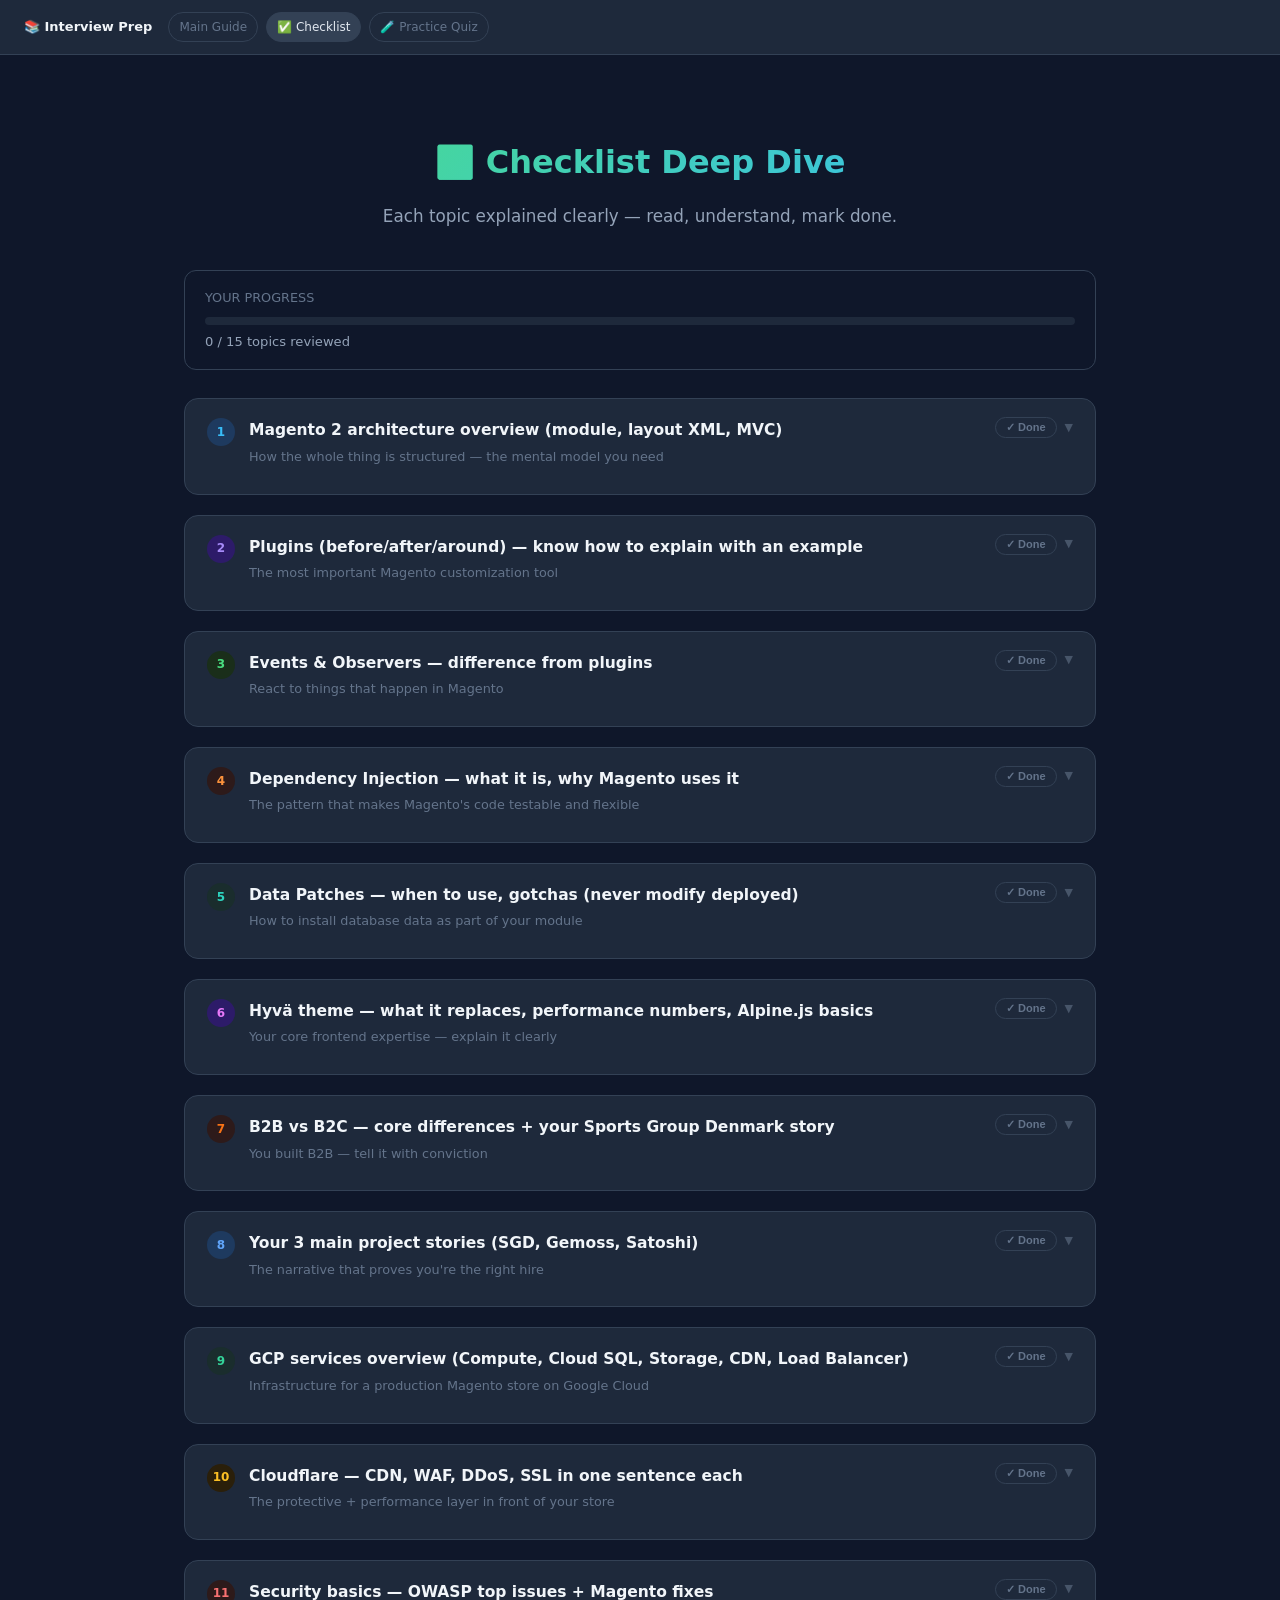
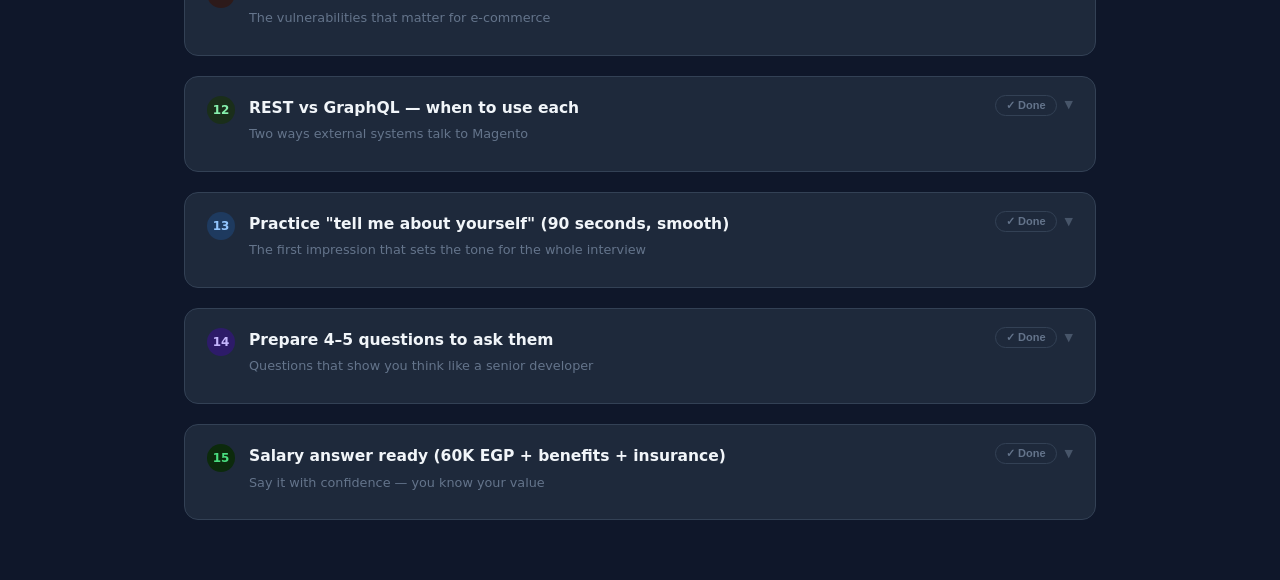
==== commit 8b66d29d: "Add interactive practice quiz with 55 MCQ questions across 7 topics" ====
--- a/checklist.html
+++ b/checklist.html
@@ -12,7 +12,8 @@
 <nav>
   <span class="logo">📚 Interview Prep</span>
   <a href="index.html">Main Guide</a>
-  <a href="checklist.html" class="active">✅ Checklist Deep Dive</a>
+  <a href="checklist.html" class="active">✅ Checklist</a>
+  <a href="quiz.html">🧪 Practice Quiz</a>
 </nav>
 
 <div class="container">
